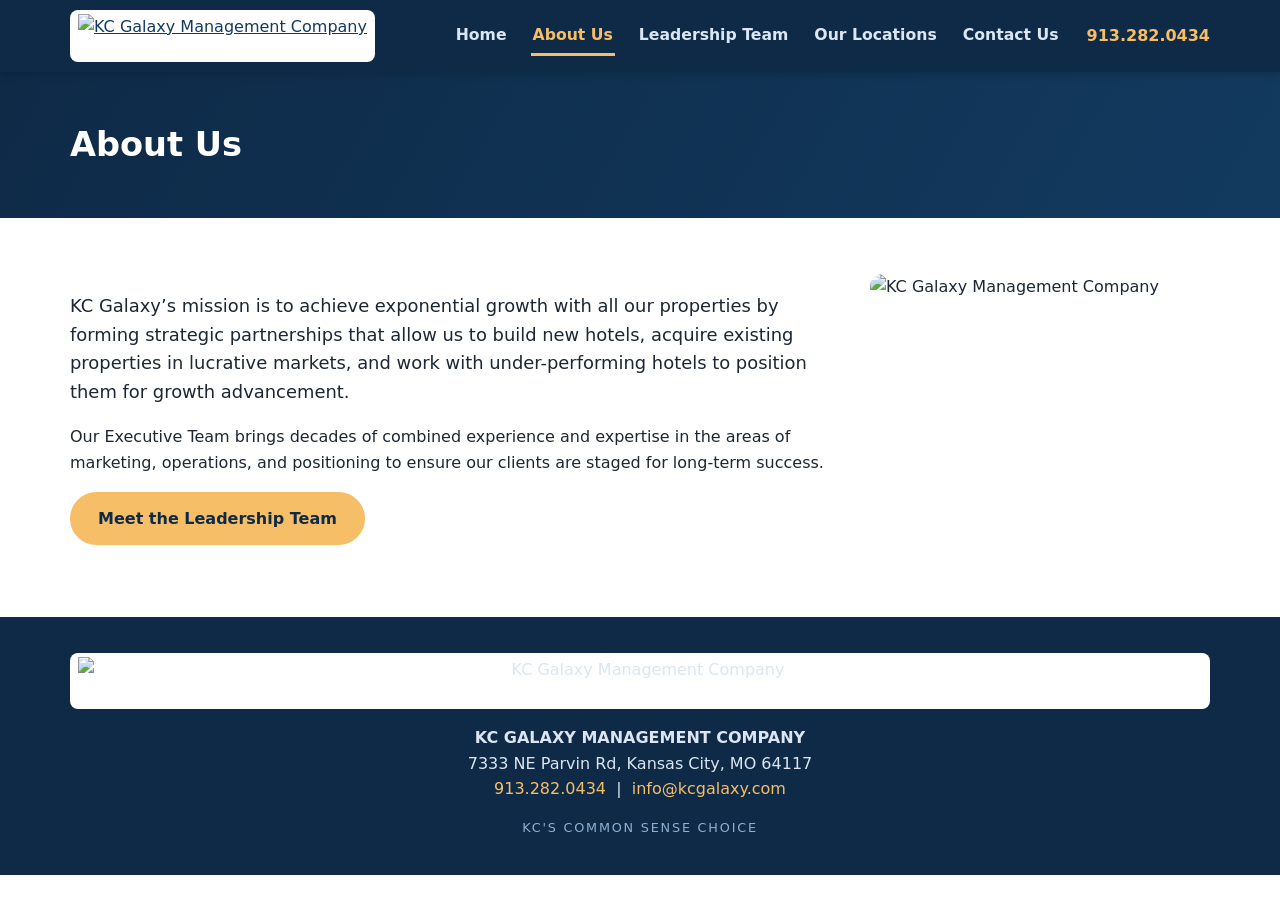
==== about.html @ 601f6ada "KC Galaxy static HTML website — clean rebuild converted from WordPress (5 pages, CSS, JS)" ====
<!DOCTYPE html>
<html lang="en">
<head>
<meta charset="UTF-8">
<meta name="viewport" content="width=device-width, initial-scale=1.0">
<title>About Us – KC Galaxy Management Company</title>
<meta name="description" content="About KC Galaxy Management Company — our mission and executive team.">
<link rel="icon" href="assets/img/cropped-jpg-1-01-scaled-1-192x192.jpg">
<link rel="stylesheet" href="assets/style.css">
</head>
<body>
<header class="site-header">
  <div class="wrap header-in">
    <a class="brand" href="index.html"><img src="assets/img/logo.png" alt="KC Galaxy Management Company"></a>
    <button class="nav-toggle" aria-label="Menu" onclick="document.querySelector('.main-nav').classList.toggle('open')">&#9776;</button>
    <nav class="main-nav">
<a href="index.html">Home</a>
<a href="about.html" class="active">About Us</a>
<a href="leadership.html">Leadership Team</a>
<a href="locations.html">Our Locations</a>
<a href="contact.html">Contact Us</a>
    </nav>
    <a class="header-call" href="tel:+19132820434">913.282.0434</a>
  </div>
</header>

<section class="band"><div class="wrap"><h1>About Us</h1></div></section>
<section class="wrap section about-in">
  <div>
    <p class="lead">KC Galaxy&rsquo;s mission is to achieve exponential growth with all our properties by forming strategic partnerships that allow us to build new hotels, acquire existing properties in lucrative markets, and work with under-performing hotels to position them for growth advancement.</p>
    <p>Our Executive Team brings decades of combined experience and expertise in the areas of marketing, operations, and positioning to ensure our clients are staged for long-term success.</p>
    <p><a class="btn" href="leadership.html">Meet the Leadership Team</a></p>
  </div>
  <img src="assets/img/Group-3.png" alt="KC Galaxy Management Company">
</section>

<footer class="site-footer">
  <div class="wrap footer-in">
    <img src="assets/img/logo.png" alt="KC Galaxy Management Company" class="footer-logo">
    <p><strong>KC GALAXY MANAGEMENT COMPANY</strong><br>
    7333 NE Parvin Rd, Kansas City, MO 64117<br>
    <a href="tel:+19132820434">913.282.0434</a> &nbsp;|&nbsp; <a href="mailto:info@kcgalaxy.com">info@kcgalaxy.com</a></p>
    <p class="fine">KC'S COMMON SENSE CHOICE</p>
  </div>
</footer>
<script src="assets/main.js"></script>
</body>
</html>
---- assets/style.css ----
:root{
  --navy:#0e2a47; --navy2:#123a5f; --gold:#f7be68; --gold-d:#d99e35;
  --ink:#1c2733; --muted:#5b6b7b; --bg:#ffffff; --alt:#f4f6f9; --line:#e3e9ef;
  --radius:14px;
}
*{box-sizing:border-box}
html{scroll-behavior:smooth}
body{margin:0;font-family:"Segoe UI",system-ui,-apple-system,Arial,sans-serif;color:var(--ink);background:var(--bg);line-height:1.6}
img{max-width:100%;display:block}
a{color:var(--navy2)}
.wrap{max-width:1180px;margin:0 auto;padding:0 20px}
.section{padding:56px 20px}
.section.alt{background:var(--alt);max-width:none}
.section.alt .wrap{padding:0}
h1,h2,h3,h4{color:var(--navy);line-height:1.25;margin:0 0 14px}
h2{font-size:1.7rem}
.lead{font-size:1.12rem}
.kicker{text-transform:uppercase;letter-spacing:.18em;color:var(--gold-d);font-weight:700;font-size:.85rem;margin:0 0 8px}
.btn{display:inline-block;background:var(--gold);color:var(--navy);font-weight:700;padding:12px 26px;border-radius:999px;text-decoration:none;border:2px solid var(--gold);cursor:pointer;font-size:1rem}
.btn:hover{background:var(--gold-d);border-color:var(--gold-d)}
.btn-ghost{background:transparent;color:#fff;border-color:#fff}
.btn-ghost:hover{background:rgba(255,255,255,.15);border-color:#fff}

/* Header */
.site-header{background:var(--navy);position:sticky;top:0;z-index:50;box-shadow:0 2px 10px rgba(0,0,0,.18)}
.header-in{display:flex;align-items:center;gap:26px;padding-top:10px;padding-bottom:10px}
.brand img{height:52px;width:auto;background:#fff;border-radius:8px;padding:4px 8px}
.main-nav{display:flex;gap:22px;margin-left:auto}
.main-nav a{color:#dbe6f2;text-decoration:none;font-weight:600;font-size:.98rem;padding:6px 2px;border-bottom:3px solid transparent}
.main-nav a:hover{color:#fff}
.main-nav a.active{color:var(--gold);border-color:var(--gold)}
.header-call{color:var(--gold);font-weight:800;text-decoration:none;white-space:nowrap}
.nav-toggle{display:none;background:none;border:none;color:#fff;font-size:1.6rem;margin-left:auto;cursor:pointer}

/* Hero */
.hero{background:linear-gradient(rgba(10,32,54,.72),rgba(10,32,54,.72)),url('img/qtq80-vEx5zf.jpeg') center/cover no-repeat;color:#fff;text-align:center;padding:110px 0}
.hero h1{color:#fff;font-size:2.6rem;margin-bottom:6px}
.hero-tag{color:var(--gold);font-size:1.3rem;font-weight:700;letter-spacing:.06em;margin:0 0 16px}
.hero-quote{font-size:1.15rem;font-style:italic;max-width:760px;margin:0 auto 26px}
.band{background:linear-gradient(120deg,var(--navy),var(--navy2));color:#fff;padding:52px 0}
.band h1{color:#fff;font-size:2.1rem;margin:0}
.band p{color:var(--gold);margin:6px 0 0;font-size:1.05rem}

/* Expertise */
.exp-grid{display:grid;grid-template-columns:repeat(auto-fill,minmax(300px,1fr));gap:20px}
.exp-card{margin:0;border-radius:var(--radius);overflow:hidden;position:relative;box-shadow:0 4px 16px rgba(14,42,71,.12)}
.exp-card img{width:100%;height:250px;object-fit:cover}
.exp-card figcaption{position:absolute;left:0;right:0;bottom:0;background:linear-gradient(transparent,rgba(10,32,54,.88));color:#fff;padding:34px 16px 12px;display:flex;flex-direction:column}
.exp-card figcaption strong{font-size:1.05rem}
.exp-card figcaption span{color:var(--gold);font-size:.85rem;font-weight:600;text-transform:uppercase;letter-spacing:.08em}

/* Process */
.steps{display:grid;grid-template-columns:repeat(auto-fit,minmax(260px,1fr));gap:20px}
.step{background:#fff;border:1px solid var(--line);border-top:5px solid var(--gold);border-radius:var(--radius);padding:24px;box-shadow:0 3px 10px rgba(14,42,71,.06)}

/* Story + counters */
.story{display:grid;grid-template-columns:280px 1fr;gap:34px;align-items:start}
.story-photo{border-radius:var(--radius);box-shadow:0 6px 20px rgba(14,42,71,.18)}
.counters{background:var(--navy);color:#fff}
.counters-in{display:grid;grid-template-columns:repeat(auto-fit,minmax(180px,1fr));gap:18px;text-align:center;padding-top:38px;padding-bottom:38px}
.counter .num{display:block;font-size:2.2rem;font-weight:800;color:var(--gold)}
.counter .lbl{text-transform:uppercase;letter-spacing:.1em;font-size:.82rem;color:#cfe0f0}

/* About */
.about-in{display:grid;grid-template-columns:1fr 340px;gap:36px;align-items:start}
.about-in img{border-radius:var(--radius)}

/* Leadership */
.exec{display:grid;grid-template-columns:220px 1fr;gap:26px;padding:28px 0;border-bottom:1px solid var(--line)}
.exec img{border-radius:var(--radius);width:220px;height:240px;object-fit:cover}
.exec .role{color:var(--gold-d);font-weight:700;text-transform:uppercase;letter-spacing:.08em;font-size:.88rem;margin-top:-8px}
.team-h{margin-top:44px}
.staff-grid{display:grid;grid-template-columns:repeat(auto-fill,minmax(230px,1fr));gap:16px}
.staff-card{background:var(--alt);border:1px solid var(--line);border-radius:var(--radius);padding:18px}
.staff-card h4{margin:0 0 4px}
.staff-card p{margin:0;color:var(--muted);font-size:.92rem}

/* Locations */
.loc-grid{display:grid;grid-template-columns:repeat(auto-fill,minmax(300px,1fr));gap:20px}
.loc-card{background:#fff;border:1px solid var(--line);border-radius:var(--radius);overflow:hidden;box-shadow:0 3px 12px rgba(14,42,71,.07);display:flex;flex-direction:column}
.loc-card img{width:100%;height:210px;object-fit:cover}
.loc-body{padding:16px 18px 18px;display:flex;flex-direction:column;gap:4px;flex:1}
.loc-body h3{margin:0;font-size:1.08rem}
.loc-body .addr{margin:0;color:var(--muted);font-size:.95rem}
.card-link{margin-top:auto;padding-top:10px;font-weight:700;color:var(--gold-d);text-decoration:none}
.card-link:hover{text-decoration:underline}

/* Contact */
.contact-grid{display:grid;grid-template-columns:1fr 1fr;gap:44px;align-items:start}
.contact-photo{width:180px;border-radius:var(--radius);margin:14px 0}
.map iframe{width:100%;height:260px;border:0;border-radius:var(--radius)}
.contact-form{display:flex;flex-direction:column;gap:14px;background:var(--alt);border:1px solid var(--line);border-radius:var(--radius);padding:24px}
.contact-form label{font-weight:600;display:flex;flex-direction:column;gap:6px}
.contact-form input,.contact-form select,.contact-form textarea{font:inherit;padding:11px 12px;border:1px solid #c7d2dd;border-radius:9px;background:#fff;width:100%}
.contact-form button{align-self:flex-start}

/* Footer */
.site-footer{background:var(--navy);color:#dbe6f2;margin-top:0}
.footer-in{text-align:center;padding-top:36px;padding-bottom:36px}
.footer-logo{height:56px;width:auto;margin:0 auto 14px;background:#fff;border-radius:8px;padding:4px 8px}
.site-footer a{color:var(--gold);text-decoration:none}
.site-footer .fine{color:#8fb0d1;letter-spacing:.14em;font-size:.8rem;margin-bottom:0}

@media (max-width:820px){
  .main-nav{display:none;position:absolute;top:100%;left:0;right:0;background:var(--navy);flex-direction:column;padding:14px 22px;gap:10px}
  .main-nav.open{display:flex}
  .nav-toggle{display:block}
  .header-call{display:none}
  .hero{padding:70px 0}
  .hero h1{font-size:2rem}
  .story,.about-in,.contact-grid{grid-template-columns:1fr}
  .exec{grid-template-columns:1fr}
  .exec img{width:200px;height:auto}
}
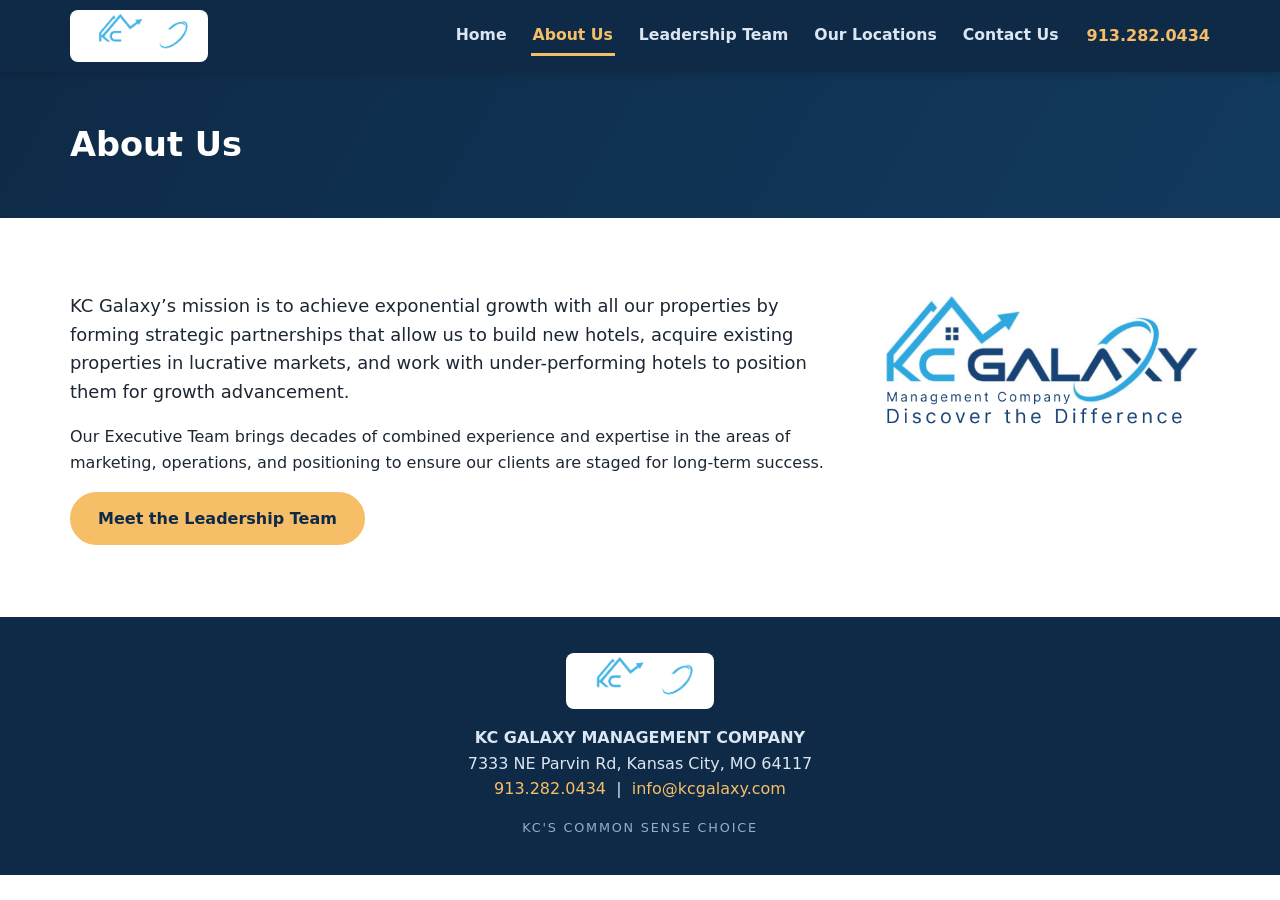
==== commit 38ae065a: "Fix image paths: point pages and CSS to the img/ folder at repo root" ====
--- a/about.html
+++ b/about.html
@@ -5,13 +5,13 @@
 <meta name="viewport" content="width=device-width, initial-scale=1.0">
 <title>About Us – KC Galaxy Management Company</title>
 <meta name="description" content="About KC Galaxy Management Company — our mission and executive team.">
-<link rel="icon" href="assets/img/cropped-jpg-1-01-scaled-1-192x192.jpg">
+<link rel="icon" href="img/cropped-jpg-1-01-scaled-1-192x192.jpg">
 <link rel="stylesheet" href="assets/style.css">
 </head>
 <body>
 <header class="site-header">
   <div class="wrap header-in">
-    <a class="brand" href="index.html"><img src="assets/img/logo.png" alt="KC Galaxy Management Company"></a>
+    <a class="brand" href="index.html"><img src="img/logo.png" alt="KC Galaxy Management Company"></a>
     <button class="nav-toggle" aria-label="Menu" onclick="document.querySelector('.main-nav').classList.toggle('open')">&#9776;</button>
     <nav class="main-nav">
 <a href="index.html">Home</a>
@@ -31,12 +31,12 @@
     <p>Our Executive Team brings decades of combined experience and expertise in the areas of marketing, operations, and positioning to ensure our clients are staged for long-term success.</p>
     <p><a class="btn" href="leadership.html">Meet the Leadership Team</a></p>
   </div>
-  <img src="assets/img/Group-3.png" alt="KC Galaxy Management Company">
+  <img src="img/Group-3.png" alt="KC Galaxy Management Company">
 </section>
 
 <footer class="site-footer">
   <div class="wrap footer-in">
-    <img src="assets/img/logo.png" alt="KC Galaxy Management Company" class="footer-logo">
+    <img src="img/logo.png" alt="KC Galaxy Management Company" class="footer-logo">
     <p><strong>KC GALAXY MANAGEMENT COMPANY</strong><br>
     7333 NE Parvin Rd, Kansas City, MO 64117<br>
     <a href="tel:+19132820434">913.282.0434</a> &nbsp;|&nbsp; <a href="mailto:info@kcgalaxy.com">info@kcgalaxy.com</a></p>
--- a/assets/style.css
+++ b/assets/style.css
@@ -33,7 +33,7 @@
 .nav-toggle{display:none;background:none;border:none;color:#fff;font-size:1.6rem;margin-left:auto;cursor:pointer}
 
 /* Hero */
-.hero{background:linear-gradient(rgba(10,32,54,.72),rgba(10,32,54,.72)),url('img/qtq80-vEx5zf.jpeg') center/cover no-repeat;color:#fff;text-align:center;padding:110px 0}
+.hero{background:linear-gradient(rgba(10,32,54,.72),rgba(10,32,54,.72)),url('../img/qtq80-vEx5zf.jpeg') center/cover no-repeat;color:#fff;text-align:center;padding:110px 0}
 .hero h1{color:#fff;font-size:2.6rem;margin-bottom:6px}
 .hero-tag{color:var(--gold);font-size:1.3rem;font-weight:700;letter-spacing:.06em;margin:0 0 16px}
 .hero-quote{font-size:1.15rem;font-style:italic;max-width:760px;margin:0 auto 26px}
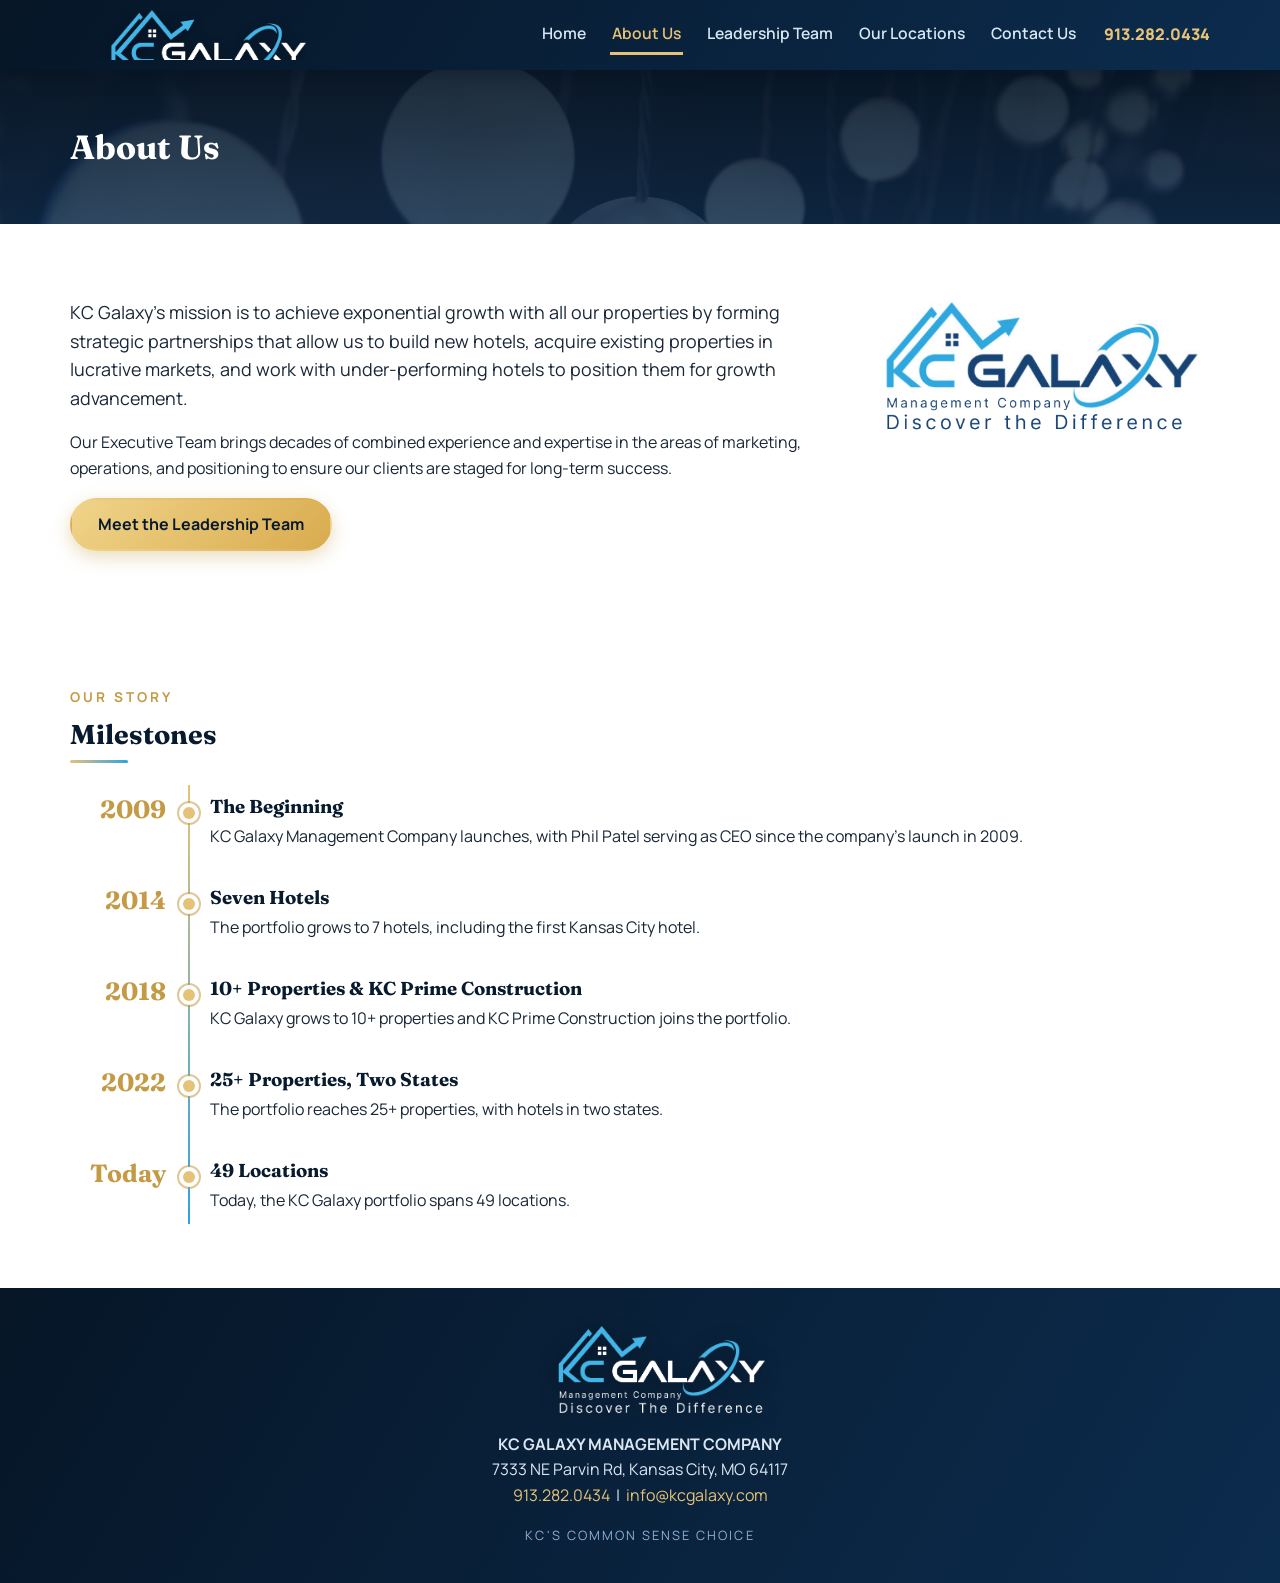
==== commit c8b1d805: "Tier 1 premium: serif typography, hero slideshow, stat bar, brand strip, portfolio filters + feature" ====
--- a/about.html
+++ b/about.html
@@ -6,6 +6,13 @@
 <title>About Us – KC Galaxy Management Company</title>
 <meta name="description" content="About KC Galaxy Management Company — our mission and executive team.">
 <link rel="icon" href="img/cropped-jpg-1-01-scaled-1-192x192.jpg">
+<link rel="preconnect" href="https://fonts.googleapis.com">
+<link rel="preconnect" href="https://fonts.gstatic.com" crossorigin>
+<link href="https://fonts.googleapis.com/css2?family=Fraunces:wght@500;600;700&family=Manrope:wght@400;500;600;700;800&display=swap" rel="stylesheet">
+<meta property="og:title" content="About Us – KC Galaxy Management Company">
+<meta property="og:description" content="KC Galaxy Management Company — hospitality, retail and commercial real estate across the Kansas City region.">
+<meta property="og:type" content="website">
+<meta property="og:image" content="https://kcgalaxy.com/img/qtq80-vEx5zf.jpeg">
 <link rel="stylesheet" href="assets/style.css">
 </head>
 <body>
@@ -33,6 +40,17 @@
   </div>
   <img src="img/Group-3.png" alt="KC Galaxy Management Company">
 </section>
+<section class="wrap section">
+  <p class="kicker">Our Story</p>
+  <h2>Milestones</h2>
+  <div class="timeline">
+    <div class="tl-item"><span class="tl-year">2009</span><div class="tl-body"><h3>The Beginning</h3><p>KC Galaxy Management Company launches, with Phil Patel serving as CEO since the company&rsquo;s launch in 2009.</p></div></div>
+    <div class="tl-item"><span class="tl-year">2014</span><div class="tl-body"><h3>Seven Hotels</h3><p>The portfolio grows to 7 hotels, including the first Kansas City hotel.</p></div></div>
+    <div class="tl-item"><span class="tl-year">2018</span><div class="tl-body"><h3>10+ Properties &amp; KC Prime Construction</h3><p>KC Galaxy grows to 10+ properties and KC Prime Construction joins the portfolio.</p></div></div>
+    <div class="tl-item"><span class="tl-year">2022</span><div class="tl-body"><h3>25+ Properties, Two States</h3><p>The portfolio reaches 25+ properties, with hotels in two states.</p></div></div>
+    <div class="tl-item"><span class="tl-year">Today</span><div class="tl-body"><h3>49 Locations</h3><p>Today, the KC Galaxy portfolio spans 49 locations.</p></div></div>
+  </div>
+</section>
 
 <footer class="site-footer">
   <div class="wrap footer-in">
@@ -43,6 +61,7 @@
     <p class="fine">KC'S COMMON SENSE CHOICE</p>
   </div>
 </footer>
+<button id="toTop" aria-label="Back to top">&uarr;</button>
 <script src="assets/main.js"></script>
 </body>
 </html>
--- a/assets/style.css
+++ b/assets/style.css
@@ -1,65 +1,97 @@
 :root{
-  --navy:#0e2a47; --navy2:#123a5f; --gold:#f7be68; --gold-d:#d99e35;
-  --ink:#1c2733; --muted:#5b6b7b; --bg:#ffffff; --alt:#f4f6f9; --line:#e3e9ef;
+  --navy:#071a2e; --navy2:#0c2c4e; --blue:#2ea3e0; --gold:#e6c278; --gold-d:#c49a45;
+  --ink:#182635; --muted:#5b6b7b; --bg:#ffffff; --alt:#f7f4ee; --line:#e4e7ea;
   --radius:14px;
 }
 *{box-sizing:border-box}
 html{scroll-behavior:smooth}
-body{margin:0;font-family:"Segoe UI",system-ui,-apple-system,Arial,sans-serif;color:var(--ink);background:var(--bg);line-height:1.6}
+body{margin:0;font-family:"Manrope","Segoe UI",system-ui,-apple-system,Arial,sans-serif;color:var(--ink);background:var(--bg);line-height:1.6;animation:pageIn .7s ease both}
+@keyframes pageIn{from{opacity:0}to{opacity:1}}
 img{max-width:100%;display:block}
 a{color:var(--navy2)}
+::selection{background:var(--gold);color:var(--navy)}
 .wrap{max-width:1180px;margin:0 auto;padding:0 20px}
 .section{padding:56px 20px}
 .section.alt{background:var(--alt);max-width:none}
 .section.alt .wrap{padding:0}
 h1,h2,h3,h4{color:var(--navy);line-height:1.25;margin:0 0 14px}
-h2{font-size:1.7rem}
+h2{font-size:1.7rem;position:relative;padding-bottom:12px}
+.section h2::after{content:'';position:absolute;left:0;bottom:0;width:58px;height:3px;border-radius:2px;background:linear-gradient(90deg,var(--gold),var(--blue))}
 .lead{font-size:1.12rem}
-.kicker{text-transform:uppercase;letter-spacing:.18em;color:var(--gold-d);font-weight:700;font-size:.85rem;margin:0 0 8px}
-.btn{display:inline-block;background:var(--gold);color:var(--navy);font-weight:700;padding:12px 26px;border-radius:999px;text-decoration:none;border:2px solid var(--gold);cursor:pointer;font-size:1rem}
-.btn:hover{background:var(--gold-d);border-color:var(--gold-d)}
-.btn-ghost{background:transparent;color:#fff;border-color:#fff}
-.btn-ghost:hover{background:rgba(255,255,255,.15);border-color:#fff}
+.kicker{text-transform:uppercase;letter-spacing:.22em;color:var(--gold-d);font-weight:700;font-size:.85rem;margin:0 0 8px}
+.btn{display:inline-block;position:relative;overflow:hidden;background:linear-gradient(135deg,#f0d48a,#d9ab4e);color:var(--navy);font-weight:700;padding:12px 26px;border-radius:999px;text-decoration:none;border:2px solid transparent;cursor:pointer;font-size:1rem;box-shadow:0 6px 18px rgba(196,154,69,.35)}
+.btn::after{content:'';position:absolute;top:0;left:-90%;width:45%;height:100%;background:linear-gradient(100deg,transparent,rgba(255,255,255,.55),transparent);transform:skewX(-20deg);transition:left .6s ease}
+.btn:hover::after{left:140%}
+.btn:hover{filter:brightness(1.05)}
+.btn-ghost{background:transparent;color:#fff;border-color:rgba(255,255,255,.85);box-shadow:none}
+.btn-ghost:hover{background:rgba(255,255,255,.14)}
 
 /* Header */
-.site-header{background:var(--navy);position:sticky;top:0;z-index:50;box-shadow:0 2px 10px rgba(0,0,0,.18)}
+.site-header{background:linear-gradient(120deg,#061627,var(--navy2));position:sticky;top:0;z-index:50;box-shadow:0 4px 18px rgba(4,16,29,.35)}
 .header-in{display:flex;align-items:center;gap:26px;padding-top:10px;padding-bottom:10px}
-.brand img{height:52px;width:auto;background:#fff;border-radius:8px;padding:4px 8px}
+.brand{display:block;width:236px;height:50px;overflow:hidden;flex:none}
+.brand img{width:236px;height:auto;filter:drop-shadow(0 2px 6px rgba(0,0,0,.4))}
 .main-nav{display:flex;gap:22px;margin-left:auto}
-.main-nav a{color:#dbe6f2;text-decoration:none;font-weight:600;font-size:.98rem;padding:6px 2px;border-bottom:3px solid transparent}
+.main-nav a{color:#d7e6f3;text-decoration:none;font-weight:600;font-size:.98rem;padding:6px 2px;border-bottom:3px solid transparent;transition:color .25s}
 .main-nav a:hover{color:#fff}
 .main-nav a.active{color:var(--gold);border-color:var(--gold)}
 .header-call{color:var(--gold);font-weight:800;text-decoration:none;white-space:nowrap}
 .nav-toggle{display:none;background:none;border:none;color:#fff;font-size:1.6rem;margin-left:auto;cursor:pointer}
 
-/* Hero */
-.hero{background:linear-gradient(rgba(10,32,54,.72),rgba(10,32,54,.72)),url('../img/qtq80-vEx5zf.jpeg') center/cover no-repeat;color:#fff;text-align:center;padding:110px 0}
-.hero h1{color:#fff;font-size:2.6rem;margin-bottom:6px}
-.hero-tag{color:var(--gold);font-size:1.3rem;font-weight:700;letter-spacing:.06em;margin:0 0 16px}
-.hero-quote{font-size:1.15rem;font-style:italic;max-width:760px;margin:0 auto 26px}
-.band{background:linear-gradient(120deg,var(--navy),var(--navy2));color:#fff;padding:52px 0}
+/* Hero — Ken Burns motion photo, premium grade */
+.hero{position:relative;overflow:hidden;color:#fff;text-align:center;padding:118px 0;background:var(--navy)}
+.hero-slides{position:absolute;inset:0;z-index:0}
+.hero-slide{position:absolute;inset:0;background-position:center;background-size:cover;background-repeat:no-repeat;filter:saturate(1.12) contrast(1.07);opacity:0;animation:hs 28s linear infinite}
+.hero-slide.hs1{background-image:url('../img/qtq80-vEx5zf.jpeg')}
+.hero-slide.hs2{background-image:url('../img/fairfield-18.jpg');animation-delay:7s}
+.hero-slide.hs3{background-image:url('../img/Hampton-Overland-19.jpg');animation-delay:14s}
+.hero-slide.hs4{background-image:url('../img/La-Quinta-Olathe-15-1024x768.jpg');animation-delay:21s}
+@keyframes hs{0%{opacity:0;transform:scale(1)}5%{opacity:1}25%{opacity:1}30%{opacity:0}100%{opacity:0;transform:scale(1.12)}}
+.hero::after{content:'';position:absolute;inset:0;z-index:1;background:linear-gradient(105deg,rgba(5,20,36,.90),rgba(8,34,60,.66) 55%,rgba(23,84,128,.48)),linear-gradient(to top,rgba(5,20,36,.65),transparent 45%)}
+.hero-in{position:relative;z-index:2}
+.hero h1{color:#fff;font-size:clamp(2.1rem,5vw,3.2rem);letter-spacing:.01em;margin-bottom:8px;text-shadow:0 3px 22px rgba(0,0,0,.45)}
+.hero-tag{color:var(--gold);font-size:1.05rem;font-weight:700;letter-spacing:.38em;text-transform:uppercase;margin:0 0 18px}
+.hero-quote{font-size:1.16rem;font-style:italic;max-width:780px;margin:0 auto 28px;color:#eef5fb}
+@keyframes kb{from{transform:scale(1) translateY(0)}to{transform:scale(1.14) translateY(-1.5%)}}
+
+/* Marquee */
+.marquee{background:linear-gradient(120deg,#061627,var(--navy2));border-top:1px solid rgba(230,194,120,.4);border-bottom:1px solid rgba(230,194,120,.25);overflow:hidden;padding:13px 0}
+.marquee-track{display:flex;width:max-content;animation:mq 32s linear infinite}
+.marquee-track span{white-space:nowrap;font-size:.92rem;font-weight:700;letter-spacing:.32em;text-transform:uppercase;color:rgba(168,205,238,.9);padding-right:.5em}
+.marquee-track b{color:var(--gold);font-weight:700}
+@keyframes mq{to{transform:translateX(-50%)}}
+
+/* Page band with graded photo */
+.band{position:relative;color:#fff;padding:56px 0;background:linear-gradient(rgba(6,22,39,.90),rgba(9,38,66,.84)),url('../img/qtq80-vEx5zf.jpeg') center 32%/cover no-repeat}
 .band h1{color:#fff;font-size:2.1rem;margin:0}
-.band p{color:var(--gold);margin:6px 0 0;font-size:1.05rem}
+.band p{color:var(--gold);margin:6px 0 0;font-size:1.05rem;letter-spacing:.04em}
+
+/* Scroll reveal */
+.rv{opacity:0;transform:translateY(26px);transition:opacity .85s ease,transform .85s ease}
+.rv.in{opacity:1;transform:none}
 
 /* Expertise */
 .exp-grid{display:grid;grid-template-columns:repeat(auto-fill,minmax(300px,1fr));gap:20px}
-.exp-card{margin:0;border-radius:var(--radius);overflow:hidden;position:relative;box-shadow:0 4px 16px rgba(14,42,71,.12)}
-.exp-card img{width:100%;height:250px;object-fit:cover}
-.exp-card figcaption{position:absolute;left:0;right:0;bottom:0;background:linear-gradient(transparent,rgba(10,32,54,.88));color:#fff;padding:34px 16px 12px;display:flex;flex-direction:column}
+.exp-card{margin:0;border-radius:var(--radius);overflow:hidden;position:relative;box-shadow:0 6px 20px rgba(7,26,46,.14);transition:transform .45s ease,box-shadow .45s ease}
+.exp-card:hover{transform:translateY(-6px);box-shadow:0 20px 38px rgba(7,26,46,.24)}
+.exp-card img{width:100%;height:250px;object-fit:cover;filter:saturate(1.1) contrast(1.07) brightness(.99);transition:transform .9s ease}
+.exp-card:hover img{transform:scale(1.08)}
+.exp-card figcaption{position:absolute;left:0;right:0;bottom:0;background:linear-gradient(transparent,rgba(6,22,39,.92));color:#fff;padding:38px 16px 12px;display:flex;flex-direction:column}
 .exp-card figcaption strong{font-size:1.05rem}
-.exp-card figcaption span{color:var(--gold);font-size:.85rem;font-weight:600;text-transform:uppercase;letter-spacing:.08em}
+.exp-card figcaption span{color:var(--gold);font-size:.85rem;font-weight:600;text-transform:uppercase;letter-spacing:.1em}
 
 /* Process */
 .steps{display:grid;grid-template-columns:repeat(auto-fit,minmax(260px,1fr));gap:20px}
-.step{background:#fff;border:1px solid var(--line);border-top:5px solid var(--gold);border-radius:var(--radius);padding:24px;box-shadow:0 3px 10px rgba(14,42,71,.06)}
+.step{background:#fff;border:1px solid var(--line);border-top:5px solid;border-image:linear-gradient(90deg,var(--gold),var(--blue)) 1;border-radius:6px;padding:24px;box-shadow:0 4px 14px rgba(7,26,46,.07);transition:transform .4s ease,box-shadow .4s ease}
+.step:hover{transform:translateY(-5px);box-shadow:0 16px 30px rgba(7,26,46,.14)}
 
 /* Story + counters */
-.story{display:grid;grid-template-columns:280px 1fr;gap:34px;align-items:start}
-.story-photo{border-radius:var(--radius);box-shadow:0 6px 20px rgba(14,42,71,.18)}
-.counters{background:var(--navy);color:#fff}
-.counters-in{display:grid;grid-template-columns:repeat(auto-fit,minmax(180px,1fr));gap:18px;text-align:center;padding-top:38px;padding-bottom:38px}
-.counter .num{display:block;font-size:2.2rem;font-weight:800;color:var(--gold)}
-.counter .lbl{text-transform:uppercase;letter-spacing:.1em;font-size:.82rem;color:#cfe0f0}
+.story{display:grid;grid-template-columns:280px 1fr;gap:38px;align-items:start}
+.story-photo{border-radius:var(--radius);filter:saturate(1.08) contrast(1.05);box-shadow:16px 16px 0 rgba(230,194,120,.45),0 10px 26px rgba(7,26,46,.22)}
+.counters{background:linear-gradient(120deg,#061627,#0d3057 58%,#0a4a75);color:#fff}
+.counters-in{display:grid;grid-template-columns:repeat(auto-fit,minmax(180px,1fr));gap:18px;text-align:center;padding-top:40px;padding-bottom:40px}
+.counter .num{display:block;font-size:2.3rem;font-weight:800;color:var(--gold);background:linear-gradient(180deg,#f6e2a4,#d9ab4e);-webkit-background-clip:text;background-clip:text;-webkit-text-fill-color:transparent}
+.counter .lbl{text-transform:uppercase;letter-spacing:.12em;font-size:.82rem;color:#cfe0f0}
 
 /* About */
 .about-in{display:grid;grid-template-columns:1fr 340px;gap:36px;align-items:start}
@@ -67,18 +99,21 @@
 
 /* Leadership */
 .exec{display:grid;grid-template-columns:220px 1fr;gap:26px;padding:28px 0;border-bottom:1px solid var(--line)}
-.exec img{border-radius:var(--radius);width:220px;height:240px;object-fit:cover}
-.exec .role{color:var(--gold-d);font-weight:700;text-transform:uppercase;letter-spacing:.08em;font-size:.88rem;margin-top:-8px}
+.exec img{border-radius:var(--radius);width:220px;height:240px;object-fit:cover;filter:saturate(1.07) contrast(1.05);box-shadow:10px 10px 0 rgba(46,163,224,.18)}
+.exec .role{color:var(--gold-d);font-weight:700;text-transform:uppercase;letter-spacing:.09em;font-size:.88rem;margin-top:-8px}
 .team-h{margin-top:44px}
 .staff-grid{display:grid;grid-template-columns:repeat(auto-fill,minmax(230px,1fr));gap:16px}
-.staff-card{background:var(--alt);border:1px solid var(--line);border-radius:var(--radius);padding:18px}
+.staff-card{background:linear-gradient(160deg,#fff,var(--alt));border:1px solid var(--line);border-radius:var(--radius);padding:18px;transition:transform .35s ease,box-shadow .35s ease}
+.staff-card:hover{transform:translateY(-4px);box-shadow:0 12px 24px rgba(7,26,46,.12)}
 .staff-card h4{margin:0 0 4px}
 .staff-card p{margin:0;color:var(--muted);font-size:.92rem}
 
 /* Locations */
 .loc-grid{display:grid;grid-template-columns:repeat(auto-fill,minmax(300px,1fr));gap:20px}
-.loc-card{background:#fff;border:1px solid var(--line);border-radius:var(--radius);overflow:hidden;box-shadow:0 3px 12px rgba(14,42,71,.07);display:flex;flex-direction:column}
-.loc-card img{width:100%;height:210px;object-fit:cover}
+.loc-card{background:#fff;border:1px solid var(--line);border-radius:var(--radius);overflow:hidden;box-shadow:0 4px 14px rgba(7,26,46,.08);display:flex;flex-direction:column;transition:transform .45s ease,box-shadow .45s ease}
+.loc-card:hover{transform:translateY(-6px);box-shadow:0 20px 38px rgba(7,26,46,.20)}
+.loc-card img{width:100%;height:210px;object-fit:cover;filter:saturate(1.1) contrast(1.07) brightness(.99);transition:transform .9s ease}
+.loc-card:hover img{transform:scale(1.07)}
 .loc-body{padding:16px 18px 18px;display:flex;flex-direction:column;gap:4px;flex:1}
 .loc-body h3{margin:0;font-size:1.08rem}
 .loc-body .addr{margin:0;color:var(--muted);font-size:.95rem}
@@ -87,28 +122,88 @@
 
 /* Contact */
 .contact-grid{display:grid;grid-template-columns:1fr 1fr;gap:44px;align-items:start}
-.contact-photo{width:180px;border-radius:var(--radius);margin:14px 0}
+.contact-photo{width:180px;border-radius:var(--radius);margin:14px 0;filter:saturate(1.07) contrast(1.05);box-shadow:10px 10px 0 rgba(230,194,120,.4)}
 .map iframe{width:100%;height:260px;border:0;border-radius:var(--radius)}
-.contact-form{display:flex;flex-direction:column;gap:14px;background:var(--alt);border:1px solid var(--line);border-radius:var(--radius);padding:24px}
+.contact-form{display:flex;flex-direction:column;gap:14px;background:linear-gradient(165deg,#fff,var(--alt));border:1px solid var(--line);border-radius:var(--radius);padding:24px;box-shadow:0 8px 24px rgba(7,26,46,.08)}
 .contact-form label{font-weight:600;display:flex;flex-direction:column;gap:6px}
-.contact-form input,.contact-form select,.contact-form textarea{font:inherit;padding:11px 12px;border:1px solid #c7d2dd;border-radius:9px;background:#fff;width:100%}
+.contact-form input,.contact-form select,.contact-form textarea{font:inherit;padding:11px 12px;border:1px solid #c7d2dd;border-radius:9px;background:#fff;width:100%;transition:border-color .25s,box-shadow .25s}
+.contact-form input:focus,.contact-form select:focus,.contact-form textarea:focus{outline:none;border-color:var(--gold-d);box-shadow:0 0 0 3px rgba(230,194,120,.35)}
 .contact-form button{align-self:flex-start}
 
 /* Footer */
-.site-footer{background:var(--navy);color:#dbe6f2;margin-top:0}
-.footer-in{text-align:center;padding-top:36px;padding-bottom:36px}
-.footer-logo{height:56px;width:auto;margin:0 auto 14px;background:#fff;border-radius:8px;padding:4px 8px}
+.site-footer{background:linear-gradient(120deg,#061627,var(--navy2));color:#dbe6f2}
+.footer-in{text-align:center;padding-top:38px;padding-bottom:38px}
+.footer-logo{width:250px;height:auto;margin:0 auto 14px;filter:drop-shadow(0 3px 10px rgba(0,0,0,.4))}
 .site-footer a{color:var(--gold);text-decoration:none}
-.site-footer .fine{color:#8fb0d1;letter-spacing:.14em;font-size:.8rem;margin-bottom:0}
-
+.site-footer .fine{color:#8fb0d1;letter-spacing:.16em;font-size:.8rem;margin-bottom:0}
+
+/* Tier 1 premium upgrade — typography, stat bar, brand strip, partner CTA, timeline, portfolio filter */
+h1,h2,h3,.counter .num,.stat-num,.tl-year{font-family:"Fraunces",Georgia,"Times New Roman",serif}
+.counter .num{font-weight:600}
+.site-header{transition:box-shadow .3s ease}
+.header-in{transition:padding .3s ease}
+.brand,.brand img{transition:width .3s ease,height .3s ease}
+.site-header.scrolled .header-in{padding-top:5px;padding-bottom:5px}
+.site-header.scrolled .brand{width:200px;height:42px}
+.site-header.scrolled .brand img{width:200px}
+.statbar{background:linear-gradient(120deg,#081f3a,var(--navy2));border-top:1px solid rgba(230,194,120,.45)}
+.statbar-in{display:grid;grid-template-columns:repeat(4,1fr);padding-top:24px;padding-bottom:24px}
+.stat{text-align:center;padding:4px 12px;position:relative}
+.stat + .stat::before{content:'';position:absolute;left:0;top:12%;height:76%;width:1px;background:linear-gradient(180deg,transparent,rgba(230,194,120,.5),transparent)}
+.stat-num{display:block;font-size:2rem;font-weight:600;color:var(--gold);line-height:1.15}
+.stat-lbl{display:block;text-transform:uppercase;letter-spacing:.16em;font-size:.74rem;color:#cfe0f0;margin-top:4px}
+.brandstrip{padding:40px 0 4px;text-align:center}
+.brandstrip-h{text-transform:uppercase;letter-spacing:.3em;color:var(--muted);font-size:.8rem;font-weight:700;margin:0 0 18px}
+.brandstrip-row{display:flex;flex-wrap:wrap;gap:12px 42px;justify-content:center;align-items:center}
+.brandstrip-row span{font-family:"Fraunces",Georgia,serif;font-size:1.4rem;font-weight:600;letter-spacing:.05em;color:#93a7ba}
+.partner{background:linear-gradient(rgba(6,22,39,.93),rgba(9,38,66,.88)),url('../img/qtq80-vEx5zf.jpeg') center/cover no-repeat;color:#fff;text-align:center}
+.partner h2{color:#fff}
+.partner h2::after{left:50%;transform:translateX(-50%)}
+.partner p{max-width:760px;margin:0 auto 16px;color:#e6eef6}
+.partner .kicker{color:var(--gold)}
+.partner-who{font-size:1.05rem}
+.partner-who a{color:var(--gold);font-weight:700;text-decoration:none}
+.timeline{position:relative;margin-top:10px}
+.timeline::before{content:'';position:absolute;left:118px;top:8px;bottom:8px;width:2px;background:linear-gradient(180deg,var(--gold),var(--blue))}
+.tl-item{display:grid;grid-template-columns:96px 1fr;gap:44px;position:relative;padding:18px 0}
+.tl-item::before{content:'';position:absolute;left:113px;top:30px;width:12px;height:12px;border-radius:50%;background:var(--gold);box-shadow:0 0 0 4px #fff,0 0 0 6px rgba(196,154,69,.55);z-index:1}
+.tl-year{font-size:1.55rem;font-weight:700;color:var(--gold-d);text-align:right;line-height:1.2}
+.tl-body h3{margin:0 0 6px}
+.tl-body p{margin:0}
+.filter-bar{display:flex;flex-wrap:wrap;gap:10px;padding-top:36px;padding-bottom:4px}
+.filter-btn{font:inherit;font-weight:700;font-size:.95rem;padding:9px 20px;border-radius:999px;border:1.5px solid var(--navy2);background:#fff;color:var(--navy);cursor:pointer;transition:all .25s ease}
+.filter-btn:hover{border-color:var(--gold-d);color:var(--gold-d)}
+.filter-btn.active{background:linear-gradient(135deg,#f0d48a,#d9ab4e);border-color:transparent;color:var(--navy);box-shadow:0 5px 14px rgba(196,154,69,.35)}
+.featured-grid{grid-template-columns:repeat(auto-fit,minmax(min(400px,100%),1fr))}
+.loc-card.featured img{height:260px}
+#toTop{position:fixed;right:22px;bottom:22px;width:46px;height:46px;border-radius:50%;border:none;background:linear-gradient(135deg,#f0d48a,#d9ab4e);color:var(--navy);font-size:1.15rem;font-weight:800;cursor:pointer;box-shadow:0 8px 20px rgba(7,26,46,.3);opacity:0;pointer-events:none;transform:translateY(8px);transition:opacity .3s ease,transform .3s ease;z-index:60}
+#toTop.show{opacity:1;pointer-events:auto;transform:none}
+
+@media (prefers-reduced-motion: reduce){
+  .rv{opacity:1;transform:none;transition:none}
+  body{animation:none}
+  .hero-slide{animation:none;opacity:0}
+  .hero-slide.hs1{opacity:1}
+  .marquee-track{animation-duration:90s}
+}
 @media (max-width:820px){
   .main-nav{display:none;position:absolute;top:100%;left:0;right:0;background:var(--navy);flex-direction:column;padding:14px 22px;gap:10px}
   .main-nav.open{display:flex}
   .nav-toggle{display:block}
   .header-call{display:none}
-  .hero{padding:70px 0}
-  .hero h1{font-size:2rem}
+  .brand{width:186px;height:40px}
+  .brand img{width:186px}
+  .hero{padding:76px 0}
   .story,.about-in,.contact-grid{grid-template-columns:1fr}
   .exec{grid-template-columns:1fr}
   .exec img{width:200px;height:auto}
+  .footer-logo{width:210px}
+  .site-header.scrolled .brand{width:168px;height:36px}
+  .site-header.scrolled .brand img{width:168px}
+  .statbar-in{grid-template-columns:repeat(2,1fr);gap:18px 0}
+  .stat:nth-child(3)::before{display:none}
+  .tl-item{grid-template-columns:70px 1fr;gap:28px}
+  .timeline::before{left:86px}
+  .tl-item::before{left:81px}
+  .tl-year{font-size:1.25rem}
 }
